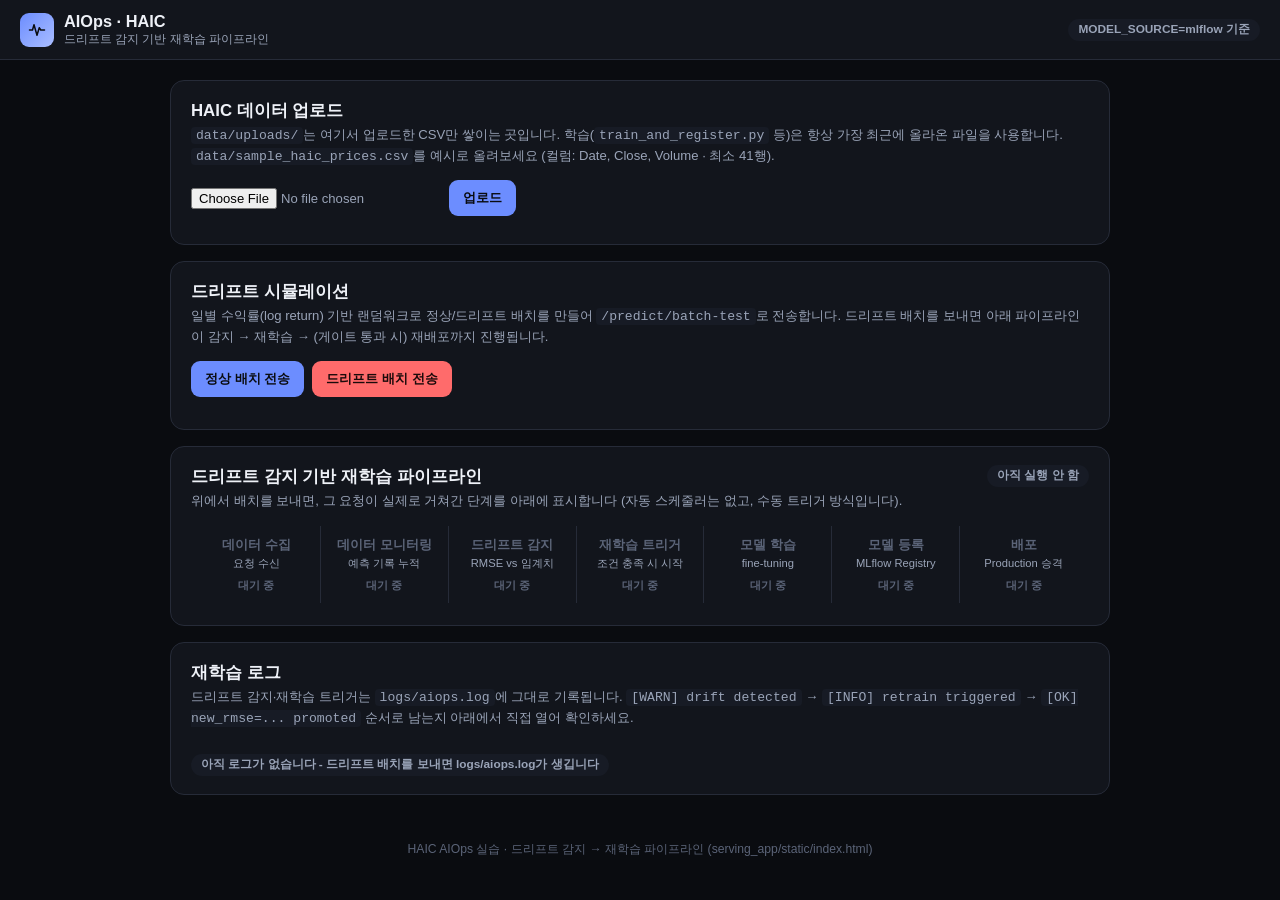
==== serving_app/static/index.html @ 685f5ba7 "chore: preserve AIOps card fraud baseline before registry integration" ====
<!DOCTYPE html>
<html lang="ko">
<head>
<meta charset="UTF-8" />
<meta name="viewport" content="width=device-width, initial-scale=1.0" />
<title>AIOps · HAIC 재학습 파이프라인</title>
<link rel="icon" type="image/x-icon" href="/favicon.ico" />
<style>
  :root {
    --bg: #0a0c10;
    --panel: #12151c;
    --panel-2: #171b25;
    --border: #262b38;
    --text: #eef1f7;
    --muted: #9aa4b8;
    --faint: #5b6478;
    --accent: #6c8dff;
    --accent-soft: rgba(108, 141, 255, 0.16);
    --ok: #3ddc97;
    --ok-soft: rgba(61, 220, 151, 0.14);
    --warn: #f5b64c;
    --warn-soft: rgba(245, 182, 76, 0.14);
    --err: #ff6b6b;
    --err-soft: rgba(255, 107, 107, 0.14);
    --mono: "SFMono-Regular", Consolas, "Liberation Mono", Menlo, monospace;
    --sans: -apple-system, BlinkMacSystemFont, "Segoe UI", Pretendard, sans-serif;
  }
  * { box-sizing: border-box; }
  body { margin: 0; background: var(--bg); color: var(--text); font-family: var(--sans); }

  .topnav {
    display: flex; align-items: center; gap: 14px; justify-content: space-between;
    background: var(--panel); border-bottom: 1px solid var(--border);
    padding: 0 20px; height: 60px; position: sticky; top: 0; z-index: 10;
  }
  .brand { display: flex; align-items: center; gap: 10px; }
  .brand-mark {
    width: 34px; height: 34px; border-radius: 9px;
    background: linear-gradient(135deg, var(--accent), #a9bdff);
    display: flex; align-items: center; justify-content: center; color: #0a0c10;
    flex-shrink: 0;
  }
  .brand-text .title { font-weight: 700; font-size: 1.02rem; line-height: 1.2; }
  .brand-text .subtitle { font-size: 0.72rem; color: var(--muted); }
  .nav-right { display: flex; align-items: center; gap: 10px; font-size: 0.8rem; color: var(--muted); }
  .pill {
    display: inline-flex; align-items: center; gap: 5px; padding: 3px 10px; border-radius: 999px;
    font-size: 0.74rem; font-weight: 700;
  }
  .pill.ok { background: var(--ok-soft); color: var(--ok); }
  .pill.warn { background: var(--warn-soft); color: var(--warn); }
  .pill.err { background: var(--err-soft); color: var(--err); }
  .pill.neutral { background: var(--panel-2); color: var(--muted); }
  .dot { width: 6px; height: 6px; border-radius: 50%; background: currentColor; }

  .page { max-width: 980px; margin: 0 auto; padding: 20px; display: flex; flex-direction: column; gap: 16px; }

  .card {
    background: var(--panel); border: 1px solid var(--border); border-radius: 14px;
    padding: 18px 20px;
  }
  .section-head { margin-bottom: 14px; }
  .section-head h2 { margin: 0 0 3px; font-size: 1.05rem; }
  .section-head p { margin: 0; color: var(--muted); font-size: 0.82rem; line-height: 1.5; }
  .section-head-row { display: flex; align-items: flex-start; justify-content: space-between; gap: 12px; flex-wrap: wrap; }

  .btn { border: none; border-radius: 9px; padding: 9px 14px; font-size: 0.83rem; font-weight: 700; cursor: pointer; }
  .btn.primary { background: var(--accent); color: #0a0c10; }
  .btn.secondary { background: var(--panel-2); color: var(--text); border: 1px solid var(--border); }
  .btn.danger { background: var(--err); color: #1a0a0a; }
  .btn:disabled { opacity: 0.5; cursor: not-allowed; }
  .btn-row { display: flex; gap: 8px; margin-top: 12px; flex-wrap: wrap; align-items: center; }

  /* ---------- Upload ---------- */
  .upload-row { display: flex; gap: 10px; align-items: center; flex-wrap: wrap; }
  input[type="file"] {
    color: var(--muted); font-size: 0.82rem; max-width: 100%;
  }

  /* ---------- Pipeline ---------- */
  .pipeline-meta { display: flex; align-items: center; gap: 10px; font-size: 0.8rem; color: var(--muted); }
  .pipeline-track { display: flex; align-items: stretch; overflow-x: auto; padding: 2px 2px 4px; gap: 0; }
  .pipe-stage { flex: 1; min-width: 110px; text-align: center; padding: 10px 10px; border-left: 1px solid var(--border); }
  .pipe-stage:first-child { border-left: none; }
  .pipe-title { font-size: 0.82rem; font-weight: 700; color: var(--faint); }
  .pipe-stage.ok .pipe-title, .pipe-stage.warn .pipe-title { color: var(--text); }
  .pipe-desc { font-size: 0.7rem; color: var(--muted); margin: 2px 0 6px; line-height: 1.4; }
  .pipe-status { font-size: 0.7rem; font-weight: 700; }
  .pipe-stage.ok .pipe-status { color: var(--ok); }
  .pipe-stage.warn .pipe-status { color: var(--warn); }
  .pipe-stage.idle .pipe-status { color: var(--faint); }

  /* ---------- Tables ---------- */
  table { width: 100%; border-collapse: collapse; font-size: 0.84rem; }
  th { text-align: left; color: var(--muted); font-weight: 600; font-size: 0.74rem; text-transform: uppercase;
       letter-spacing: 0.03em; padding: 8px 10px; border-bottom: 1px solid var(--border); }
  td { padding: 9px 10px; border-bottom: 1px solid var(--border); }
  tr:last-child td { border-bottom: none; }
  .table-empty { color: var(--faint); font-size: 0.82rem; padding: 20px 4px; text-align: center; }

  .result-box {
    margin-top: 12px; padding: 12px 14px; border-radius: 10px; background: var(--panel-2);
    border: 1px solid var(--border); font-family: var(--mono); font-size: 0.8rem;
    white-space: pre-wrap; word-break: break-word; display: none; max-height: 260px; overflow-y: auto;
  }
  .result-box.show { display: block; }

  code { font-family: var(--mono); background: var(--panel-2); padding: 1px 5px; border-radius: 4px; }
  footer { color: var(--faint); font-size: 0.76rem; text-align: center; margin: 26px 0 10px; }
</style>
</head>
<body>

<div class="topnav">
  <div class="brand">
    <div class="brand-mark">
      <svg width="18" height="18" viewBox="0 0 24 24" fill="none"><path d="M2 12h4l2-7 4 14 3-10 2 3h5" stroke="#0a0c10" stroke-width="2" stroke-linecap="round" stroke-linejoin="round"/></svg>
    </div>
    <div class="brand-text">
      <div class="title">AIOps · HAIC</div>
      <div class="subtitle">드리프트 감지 기반 재학습 파이프라인</div>
    </div>
  </div>
  <div class="nav-right">
    <span class="pill neutral">MODEL_SOURCE=mlflow 기준</span>
  </div>
</div>

<div class="page">

  <!-- ================= 데이터 업로드 ================= -->
  <div class="card">
    <div class="section-head">
      <h2>HAIC 데이터 업로드</h2>
      <p>
        <code>data/uploads/</code>는 여기서 업로드한 CSV만 쌓이는 곳입니다. 학습(<code>train_and_register.py</code> 등)은
        항상 가장 최근에 올라온 파일을 사용합니다. <code>data/sample_haic_prices.csv</code>를 예시로 올려보세요
        (컬럼: Date, Close, Volume · 최소 41행).
      </p>
    </div>
    <div class="upload-row">
      <input type="file" id="upload-input" accept=".csv" />
      <button class="btn primary" onclick="uploadFile()">업로드</button>
    </div>
    <div id="upload-status" style="margin-top:10px;"></div>
  </div>

  <!-- ================= 드리프트 시뮬레이션 ================= -->
  <div class="card">
    <div class="section-head">
      <h2>드리프트 시뮬레이션</h2>
      <p>
        일별 수익률(log return) 기반 랜덤워크로 정상/드리프트 배치를 만들어 <code>/predict/batch-test</code>로 전송합니다.
        드리프트 배치를 보내면 아래 파이프라인이 감지 → 재학습 → (게이트 통과 시) 재배포까지 진행됩니다.
      </p>
    </div>
    <div class="btn-row">
      <button class="btn primary" onclick="sendBatch('normal')">정상 배치 전송</button>
      <button class="btn danger" onclick="sendBatch('drift')">드리프트 배치 전송</button>
    </div>
    <div id="drift-status" style="margin-top:14px;"></div>
    <div id="drift-result" class="result-box"></div>
  </div>

  <!-- ================= 파이프라인 ================= -->
  <div class="card">
    <div class="section-head-row">
      <div class="section-head">
        <h2>드리프트 감지 기반 재학습 파이프라인</h2>
        <p>위에서 배치를 보내면, 그 요청이 실제로 거쳐간 단계를 아래에 표시합니다 (자동 스케줄러는 없고, 수동 트리거 방식입니다).</p>
      </div>
      <div class="pipeline-meta">
        <span class="pill neutral" id="pipeline-run-badge">아직 실행 안 함</span>
      </div>
    </div>
    <div class="pipeline-track" id="pipeline-track"></div>
  </div>

  <!-- ================= 재학습 로그 ================= -->
  <div class="card">
    <div class="section-head-row">
      <div class="section-head">
        <h2>재학습 로그</h2>
        <p>
          드리프트 감지·재학습 트리거는 <code>logs/aiops.log</code>에 그대로 기록됩니다.
          <code>[WARN] drift detected</code> → <code>[INFO] retrain triggered</code> →
          <code>[OK] new_rmse=... promoted</code> 순서로 남는지 아래에서 직접 열어 확인하세요.
        </p>
      </div>
    </div>
    <div class="btn-row" id="log-file-list"></div>
    <div id="log-content" class="result-box"></div>
  </div>

</div>

<footer>HAIC AIOps 실습 · 드리프트 감지 → 재학습 파이프라인 (serving_app/static/index.html)</footer>

<script>
/* ===================== 전역 상태 ===================== */
// 서버(data/features.py, monitoring/drift_detector.py)와 동일한 값 (상수만 복제)
const SEQ_LEN = 20;
const WINDOW_SIZE = 21;
const RMSE_THRESHOLD = 4.0;

let lastPipelineRun = null; // { driftCheck, clientRmse, ts }

const NORMAL_SIGMA = 0.012;
const DRIFT_SIGMA = NORMAL_SIGMA * 3;
const DEFAULT_BASE_PRICE = 165.0;
const PIPELINE_STAGES = [
  { key: "collect", title: "데이터 수집", desc: "요청 수신" },
  { key: "monitor", title: "데이터 모니터링", desc: "예측 기록 누적" },
  { key: "detect", title: "드리프트 감지", desc: "RMSE vs 임계치" },
  { key: "trigger", title: "재학습 트리거", desc: "조건 충족 시 시작" },
  { key: "train", title: "모델 학습", desc: "fine-tuning" },
  { key: "register", title: "모델 등록", desc: "MLflow Registry" },
  { key: "deploy", title: "배포", desc: "Production 승격" },
];

/* ===================== 유틸 ===================== */
function randn() {
  let u = 0, v = 0;
  while (u === 0) u = Math.random();
  while (v === 0) v = Math.random();
  return Math.sqrt(-2.0 * Math.log(u)) * Math.cos(2.0 * Math.PI * v);
}
function randomWalk(n, base, sigma) {
  const prices = [];
  let logPrice = Math.log(base);
  for (let i = 0; i < n; i++) { logPrice += randn() * sigma; prices.push(Math.exp(logPrice)); }
  return prices;
}
function rmseOf(actual, predicted) {
  const n = Math.min(actual.length, predicted.length);
  if (n === 0) return null;
  let sum = 0;
  for (let i = 0; i < n; i++) sum += (actual[i] - predicted[i]) ** 2;
  return Math.sqrt(sum / n);
}
function relTime(ts) {
  if (!ts) return "-";
  const diff = Math.max(0, Date.now() / 1000 - ts);
  if (diff < 60) return `${Math.floor(diff)}초 전`;
  if (diff < 3600) return `${Math.floor(diff / 60)}분 전`;
  if (diff < 86400) return `${Math.floor(diff / 3600)}시간 전`;
  return `${Math.floor(diff / 86400)}일 전`;
}
async function getJSON(path) {
  const res = await fetch(path);
  const data = await res.json().catch(() => null);
  return { ok: res.ok, status: res.status, data };
}
// 서버가 500 등을 일반 텍스트("Internal Server Error")로 응답할 수도 있어
// (예: model_loader.py의 _load_from_mlflow TODO가 아직 NotImplementedError를 던지는 경우),
// res.json()을 바로 쓰지 않고 텍스트로 먼저 받아 파싱을 시도한다.
async function safeJson(res) {
  const text = await res.text();
  try { return JSON.parse(text); } catch (e) { return { __raw: text || "(응답 없음)" }; }
}
function showResult(el, obj, isError = false) {
  el.classList.add("show");
  el.style.borderColor = isError ? "var(--err)" : "var(--border)";
  el.textContent = typeof obj === "string" ? obj : JSON.stringify(obj, null, 2);
}

/* ===================== 데이터 업로드 ===================== */
async function uploadFile() {
  const input = document.getElementById("upload-input");
  const statusEl = document.getElementById("upload-status");
  if (!input.files.length) {
    statusEl.innerHTML = `<span class="pill warn"><span class="dot"></span>파일을 먼저 선택하세요</span>`;
    return;
  }
  const form = new FormData();
  form.append("file", input.files[0]);
  statusEl.innerHTML = `<span class="pill neutral"><span class="dot"></span>업로드 중…</span>`;
  try {
    const res = await fetch("/data/upload", { method: "POST", body: form });
    const data = await safeJson(res);
    if (!res.ok) {
      statusEl.innerHTML = `<span class="pill err"><span class="dot"></span>${data.detail || "업로드 실패"}</span>`;
      return;
    }
    statusEl.innerHTML = `<span class="pill ok"><span class="dot"></span>업로드 완료: ${data.filename} (${data.rows}행)</span>`;
  } catch (e) {
    statusEl.innerHTML = `<span class="pill err"><span class="dot"></span>요청 실패: ${e.message}</span>`;
  }
}

/* ===================== 재학습 로그 ===================== */
async function loadLogFiles() {
  const { ok, data } = await getJSON("/logs");
  const wrap = document.getElementById("log-file-list");
  if (!ok || !data || !data.length) {
    wrap.innerHTML = `<span class="pill neutral">아직 로그가 없습니다 - 드리프트 배치를 보내면 logs/aiops.log가 생깁니다</span>`;
    return;
  }
  wrap.innerHTML = data.map((f) =>
    `<button class="btn secondary" onclick="openLogFile('${f.name}')">${f.name} (${f.size}B)</button>`
  ).join("");
}
async function openLogFile(name) {
  const box = document.getElementById("log-content");
  const { ok, data } = await getJSON(`/logs/${encodeURIComponent(name)}`);
  if (!ok || !data) { showResult(box, "불러오기 실패", true); return; }
  showResult(box, data.content || "(비어 있음)");
}

/* ===================== 파이프라인 시각화 ===================== */
function renderPipeline() {
  const track = document.getElementById("pipeline-track");
  const badge = document.getElementById("pipeline-run-badge");

  if (!lastPipelineRun) {
    badge.className = "pill neutral"; badge.textContent = "아직 실행 안 함";
    track.innerHTML = PIPELINE_STAGES.map((s, i) => stageHtml(s, i, "idle", "대기 중")).join("");
    return;
  }

  const { driftCheck, ts } = lastPipelineRun;
  badge.className = "pill neutral";
  badge.textContent = `마지막 실행 ${relTime(ts)}`;

  const serverStatus = driftCheck.status; // "ok" | "retrain_triggered"
  const promoted = driftCheck.promoted;

  let states; // 7개 단계 상태: idle | ok | warn
  if (serverStatus === "retrain_triggered" && promoted === true) {
    states = ["ok", "ok", "warn", "ok", "ok", "ok", "ok"];
  } else if (serverStatus === "retrain_triggered" && promoted === false) {
    states = ["ok", "ok", "warn", "ok", "ok", "warn", "idle"];
  } else if (serverStatus === "retrain_triggered") {
    states = ["ok", "ok", "warn", "idle", "idle", "idle", "idle"];
  } else {
    states = ["ok", "ok", "ok", "idle", "idle", "idle", "idle"];
  }
  const statusText = { ok: "완료", warn: "감지됨", idle: "대기 중" };

  track.innerHTML = PIPELINE_STAGES.map((s, i) => stageHtml(s, i, states[i], statusText[states[i]])).join("");
}
function stageHtml(stage, idx, state, statusLabel) {
  return `
    <div class="pipe-stage ${state}">
      <div class="pipe-title">${stage.title}</div>
      <div class="pipe-desc">${stage.desc}</div>
      <div class="pipe-status">${statusLabel}</div>
    </div>`;
}

/* ===================== 드리프트 배치 전송 ===================== */
async function sendBatch(kind) {
  const statusEl = document.getElementById("drift-status");
  const resultBox = document.getElementById("drift-result");
  const n = SEQ_LEN + WINDOW_SIZE;
  const sigma = kind === "drift" ? DRIFT_SIGMA : NORMAL_SIGMA;
  const prices = randomWalk(n, DEFAULT_BASE_PRICE, sigma);

  statusEl.innerHTML = `<span class="pill warn"><span class="dot"></span>전송 중… (fine-tuning이 걸리면 수십 초 걸릴 수 있습니다)</span>`;

  try {
    const res = await fetch("/predict/batch-test", { method: "POST", headers: { "Content-Type": "application/json" }, body: JSON.stringify({ prices }) });
    const data = await safeJson(res);
    if (!res.ok) {
      const reason = data.__raw
        ? "서버 오류 - model_loader.py 또는 predict.py의 TODO가 아직 구현되지 않았을 수 있습니다"
        : "오류 (TODO 미구현일 수 있음)";
      statusEl.innerHTML = `<span class="pill err"><span class="dot"></span>${reason}</span>`;
      showResult(resultBox, { status: res.status, detail: data }, true);
      return;
    }
    const actual = [];
    for (let i = 0; i < prices.length - SEQ_LEN; i++) actual.push(prices[i + SEQ_LEN]);
    const clientRmse = rmseOf(actual, data.predictions || []);

    lastPipelineRun = { driftCheck: data.drift_check || {}, clientRmse, ts: Date.now() / 1000 };
    renderPipeline();
    loadLogFiles();

    const check = data.drift_check || {};
    let level = "ok", label = "정상 (드리프트 없음)";
    if (check.status === "retrain_triggered" && check.promoted) {
      level = "ok"; label = `재학습 완료 · 새 버전 승격 (rmse=${check.rmse?.toFixed?.(2) ?? check.rmse})`;
    } else if (check.status === "retrain_triggered" && check.promoted === false) {
      level = "warn"; label = `드리프트 감지 · 재학습했지만 게이트 미통과 (rmse=${check.rmse?.toFixed?.(2) ?? check.rmse})`;
    } else if (check.status === "retrain_triggered") {
      level = "warn"; label = "드리프트 감지 · 재학습 트리거됨";
    }
    statusEl.innerHTML = `
      <span class="pill ${level}"><span class="dot"></span>${label}</span>
      <span class="pill neutral" style="margin-left:6px;">클라이언트 계산 RMSE: $${clientRmse != null ? clientRmse.toFixed(2) : "-"}</span>`;
    showResult(resultBox, data, false);
  } catch (e) {
    statusEl.innerHTML = `<span class="pill err"><span class="dot"></span>연결 실패</span>`;
    showResult(resultBox, "요청 실패: " + e.message, true);
  }
}

/* ===================== 초기화 ===================== */
async function init() {
  renderPipeline();
  loadLogFiles();
}
init();
</script>
</body>
</html>
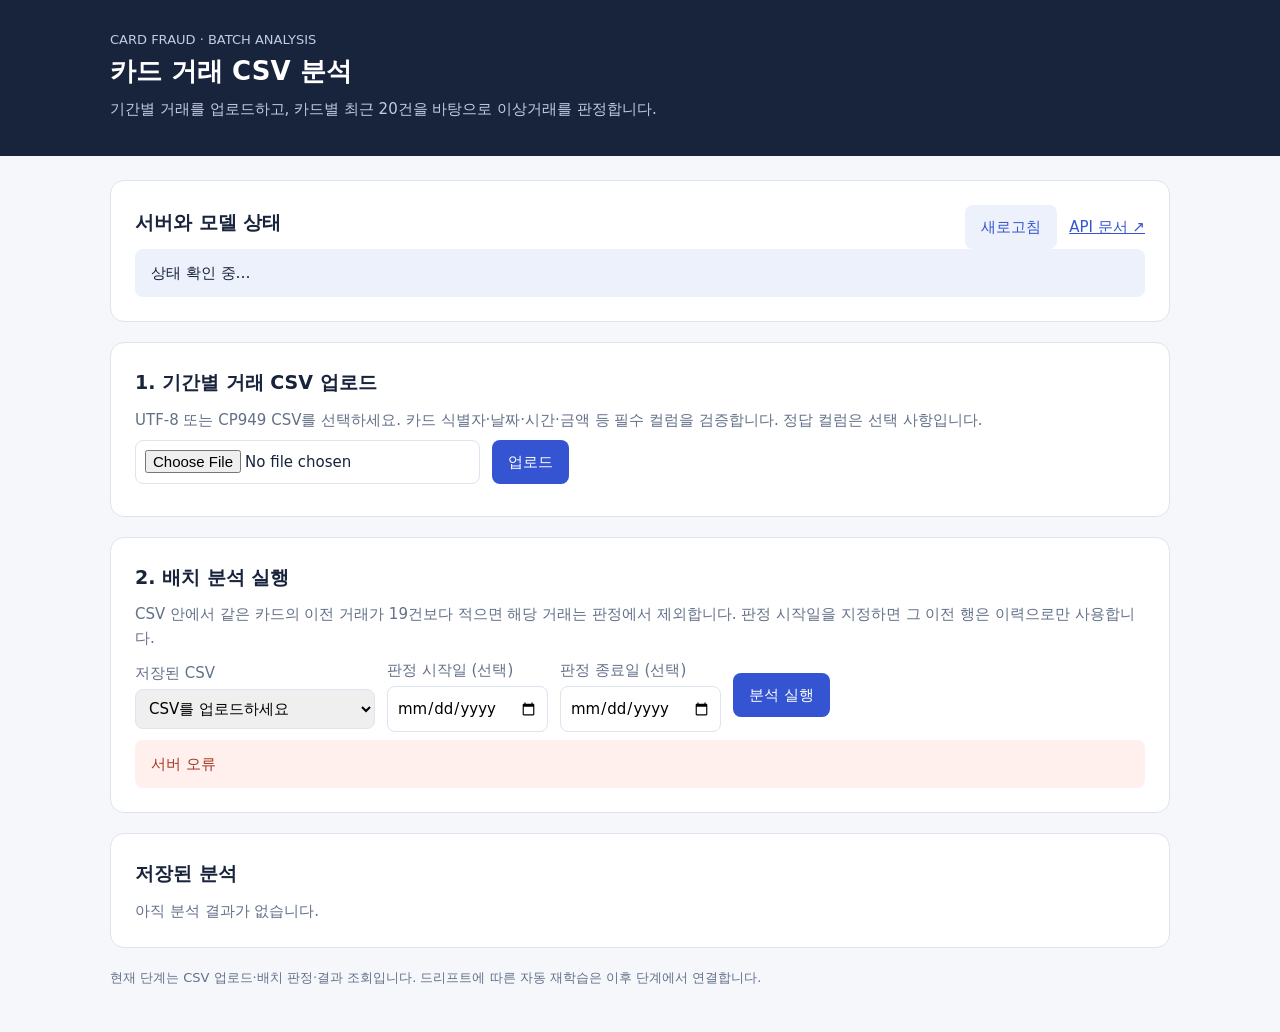
==== commit 20166691: "feat: build CSV batch FastAPI backend with Docker and API docs" ====
--- a/serving_app/static/index.html
+++ b/serving_app/static/index.html
@@ -1,407 +1,46 @@
 <!DOCTYPE html>
 <html lang="ko">
 <head>
-<meta charset="UTF-8" />
-<meta name="viewport" content="width=device-width, initial-scale=1.0" />
-<title>AIOps · HAIC 재학습 파이프라인</title>
-<link rel="icon" type="image/x-icon" href="/favicon.ico" />
+<meta charset="UTF-8"><meta name="viewport" content="width=device-width, initial-scale=1">
+<title>카드 거래 · CSV 배치 분석</title>
 <style>
-  :root {
-    --bg: #0a0c10;
-    --panel: #12151c;
-    --panel-2: #171b25;
-    --border: #262b38;
-    --text: #eef1f7;
-    --muted: #9aa4b8;
-    --faint: #5b6478;
-    --accent: #6c8dff;
-    --accent-soft: rgba(108, 141, 255, 0.16);
-    --ok: #3ddc97;
-    --ok-soft: rgba(61, 220, 151, 0.14);
-    --warn: #f5b64c;
-    --warn-soft: rgba(245, 182, 76, 0.14);
-    --err: #ff6b6b;
-    --err-soft: rgba(255, 107, 107, 0.14);
-    --mono: "SFMono-Regular", Consolas, "Liberation Mono", Menlo, monospace;
-    --sans: -apple-system, BlinkMacSystemFont, "Segoe UI", Pretendard, sans-serif;
-  }
-  * { box-sizing: border-box; }
-  body { margin: 0; background: var(--bg); color: var(--text); font-family: var(--sans); }
-
-  .topnav {
-    display: flex; align-items: center; gap: 14px; justify-content: space-between;
-    background: var(--panel); border-bottom: 1px solid var(--border);
-    padding: 0 20px; height: 60px; position: sticky; top: 0; z-index: 10;
-  }
-  .brand { display: flex; align-items: center; gap: 10px; }
-  .brand-mark {
-    width: 34px; height: 34px; border-radius: 9px;
-    background: linear-gradient(135deg, var(--accent), #a9bdff);
-    display: flex; align-items: center; justify-content: center; color: #0a0c10;
-    flex-shrink: 0;
-  }
-  .brand-text .title { font-weight: 700; font-size: 1.02rem; line-height: 1.2; }
-  .brand-text .subtitle { font-size: 0.72rem; color: var(--muted); }
-  .nav-right { display: flex; align-items: center; gap: 10px; font-size: 0.8rem; color: var(--muted); }
-  .pill {
-    display: inline-flex; align-items: center; gap: 5px; padding: 3px 10px; border-radius: 999px;
-    font-size: 0.74rem; font-weight: 700;
-  }
-  .pill.ok { background: var(--ok-soft); color: var(--ok); }
-  .pill.warn { background: var(--warn-soft); color: var(--warn); }
-  .pill.err { background: var(--err-soft); color: var(--err); }
-  .pill.neutral { background: var(--panel-2); color: var(--muted); }
-  .dot { width: 6px; height: 6px; border-radius: 50%; background: currentColor; }
-
-  .page { max-width: 980px; margin: 0 auto; padding: 20px; display: flex; flex-direction: column; gap: 16px; }
-
-  .card {
-    background: var(--panel); border: 1px solid var(--border); border-radius: 14px;
-    padding: 18px 20px;
-  }
-  .section-head { margin-bottom: 14px; }
-  .section-head h2 { margin: 0 0 3px; font-size: 1.05rem; }
-  .section-head p { margin: 0; color: var(--muted); font-size: 0.82rem; line-height: 1.5; }
-  .section-head-row { display: flex; align-items: flex-start; justify-content: space-between; gap: 12px; flex-wrap: wrap; }
-
-  .btn { border: none; border-radius: 9px; padding: 9px 14px; font-size: 0.83rem; font-weight: 700; cursor: pointer; }
-  .btn.primary { background: var(--accent); color: #0a0c10; }
-  .btn.secondary { background: var(--panel-2); color: var(--text); border: 1px solid var(--border); }
-  .btn.danger { background: var(--err); color: #1a0a0a; }
-  .btn:disabled { opacity: 0.5; cursor: not-allowed; }
-  .btn-row { display: flex; gap: 8px; margin-top: 12px; flex-wrap: wrap; align-items: center; }
-
-  /* ---------- Upload ---------- */
-  .upload-row { display: flex; gap: 10px; align-items: center; flex-wrap: wrap; }
-  input[type="file"] {
-    color: var(--muted); font-size: 0.82rem; max-width: 100%;
-  }
-
-  /* ---------- Pipeline ---------- */
-  .pipeline-meta { display: flex; align-items: center; gap: 10px; font-size: 0.8rem; color: var(--muted); }
-  .pipeline-track { display: flex; align-items: stretch; overflow-x: auto; padding: 2px 2px 4px; gap: 0; }
-  .pipe-stage { flex: 1; min-width: 110px; text-align: center; padding: 10px 10px; border-left: 1px solid var(--border); }
-  .pipe-stage:first-child { border-left: none; }
-  .pipe-title { font-size: 0.82rem; font-weight: 700; color: var(--faint); }
-  .pipe-stage.ok .pipe-title, .pipe-stage.warn .pipe-title { color: var(--text); }
-  .pipe-desc { font-size: 0.7rem; color: var(--muted); margin: 2px 0 6px; line-height: 1.4; }
-  .pipe-status { font-size: 0.7rem; font-weight: 700; }
-  .pipe-stage.ok .pipe-status { color: var(--ok); }
-  .pipe-stage.warn .pipe-status { color: var(--warn); }
-  .pipe-stage.idle .pipe-status { color: var(--faint); }
-
-  /* ---------- Tables ---------- */
-  table { width: 100%; border-collapse: collapse; font-size: 0.84rem; }
-  th { text-align: left; color: var(--muted); font-weight: 600; font-size: 0.74rem; text-transform: uppercase;
-       letter-spacing: 0.03em; padding: 8px 10px; border-bottom: 1px solid var(--border); }
-  td { padding: 9px 10px; border-bottom: 1px solid var(--border); }
-  tr:last-child td { border-bottom: none; }
-  .table-empty { color: var(--faint); font-size: 0.82rem; padding: 20px 4px; text-align: center; }
-
-  .result-box {
-    margin-top: 12px; padding: 12px 14px; border-radius: 10px; background: var(--panel-2);
-    border: 1px solid var(--border); font-family: var(--mono); font-size: 0.8rem;
-    white-space: pre-wrap; word-break: break-word; display: none; max-height: 260px; overflow-y: auto;
-  }
-  .result-box.show { display: block; }
-
-  code { font-family: var(--mono); background: var(--panel-2); padding: 1px 5px; border-radius: 4px; }
-  footer { color: var(--faint); font-size: 0.76rem; text-align: center; margin: 26px 0 10px; }
+:root{--bg:#f5f7fb;--ink:#18233c;--muted:#627088;--line:#dde4ef;--accent:#3454d1}
+*{box-sizing:border-box}body{margin:0;background:var(--bg);color:var(--ink);font:15px/1.6 system-ui,sans-serif}
+header{background:#18233c;color:white;padding:30px max(24px,calc((100vw - 1060px)/2))}header p{color:#c3cce1;margin:5px 0}
+h1{font-size:26px;margin:0}main{max-width:1108px;margin:auto;padding:24px;display:grid;gap:20px}
+section{background:white;border:1px solid var(--line);border-radius:14px;padding:24px}h2{font-size:19px;margin:0 0 10px}
+p{margin:8px 0}.muted{color:var(--muted)}.row{display:flex;align-items:center;gap:12px;flex-wrap:wrap}
+button,.button{background:var(--accent);border:0;border-radius:8px;padding:10px 16px;color:white;font:inherit;cursor:pointer;text-decoration:none;display:inline-block}
+button.secondary{background:#edf1fc;color:var(--accent)}button:disabled{opacity:.45;cursor:wait}
+input,select{border:1px solid var(--line);padding:9px;border-radius:8px;font:inherit;max-width:100%}select{min-width:240px}
+label{display:flex;flex-direction:column;gap:4px;color:var(--muted)}.status{padding:12px 16px;border-radius:8px;background:#edf1fc;white-space:pre-wrap;overflow-wrap:anywhere}.error{background:#fff0ed;color:#a33720}
+.grid{display:grid;grid-template-columns:repeat(auto-fit,minmax(145px,1fr));gap:12px;margin:16px 0}.stat{background:var(--bg);padding:14px;border-radius:8px}.stat span{display:block;color:var(--muted);font-size:13px}.stat strong{font-size:23px}
+.table-wrap{overflow:auto}table{border-collapse:collapse;width:100%;white-space:nowrap;font-size:14px}th,td{padding:10px;text-align:left;border-bottom:1px solid var(--line)}th{color:var(--muted)}.hidden{display:none}a{color:var(--accent)}footer{color:var(--muted);font-size:13px;padding-bottom:20px}.tag{font-size:13px;color:#c3cce1}
 </style>
 </head>
 <body>
-
-<div class="topnav">
-  <div class="brand">
-    <div class="brand-mark">
-      <svg width="18" height="18" viewBox="0 0 24 24" fill="none"><path d="M2 12h4l2-7 4 14 3-10 2 3h5" stroke="#0a0c10" stroke-width="2" stroke-linecap="round" stroke-linejoin="round"/></svg>
-    </div>
-    <div class="brand-text">
-      <div class="title">AIOps · HAIC</div>
-      <div class="subtitle">드리프트 감지 기반 재학습 파이프라인</div>
-    </div>
-  </div>
-  <div class="nav-right">
-    <span class="pill neutral">MODEL_SOURCE=mlflow 기준</span>
-  </div>
-</div>
-
-<div class="page">
-
-  <!-- ================= 데이터 업로드 ================= -->
-  <div class="card">
-    <div class="section-head">
-      <h2>HAIC 데이터 업로드</h2>
-      <p>
-        <code>data/uploads/</code>는 여기서 업로드한 CSV만 쌓이는 곳입니다. 학습(<code>train_and_register.py</code> 등)은
-        항상 가장 최근에 올라온 파일을 사용합니다. <code>data/sample_haic_prices.csv</code>를 예시로 올려보세요
-        (컬럼: Date, Close, Volume · 최소 41행).
-      </p>
-    </div>
-    <div class="upload-row">
-      <input type="file" id="upload-input" accept=".csv" />
-      <button class="btn primary" onclick="uploadFile()">업로드</button>
-    </div>
-    <div id="upload-status" style="margin-top:10px;"></div>
-  </div>
-
-  <!-- ================= 드리프트 시뮬레이션 ================= -->
-  <div class="card">
-    <div class="section-head">
-      <h2>드리프트 시뮬레이션</h2>
-      <p>
-        일별 수익률(log return) 기반 랜덤워크로 정상/드리프트 배치를 만들어 <code>/predict/batch-test</code>로 전송합니다.
-        드리프트 배치를 보내면 아래 파이프라인이 감지 → 재학습 → (게이트 통과 시) 재배포까지 진행됩니다.
-      </p>
-    </div>
-    <div class="btn-row">
-      <button class="btn primary" onclick="sendBatch('normal')">정상 배치 전송</button>
-      <button class="btn danger" onclick="sendBatch('drift')">드리프트 배치 전송</button>
-    </div>
-    <div id="drift-status" style="margin-top:14px;"></div>
-    <div id="drift-result" class="result-box"></div>
-  </div>
-
-  <!-- ================= 파이프라인 ================= -->
-  <div class="card">
-    <div class="section-head-row">
-      <div class="section-head">
-        <h2>드리프트 감지 기반 재학습 파이프라인</h2>
-        <p>위에서 배치를 보내면, 그 요청이 실제로 거쳐간 단계를 아래에 표시합니다 (자동 스케줄러는 없고, 수동 트리거 방식입니다).</p>
-      </div>
-      <div class="pipeline-meta">
-        <span class="pill neutral" id="pipeline-run-badge">아직 실행 안 함</span>
-      </div>
-    </div>
-    <div class="pipeline-track" id="pipeline-track"></div>
-  </div>
-
-  <!-- ================= 재학습 로그 ================= -->
-  <div class="card">
-    <div class="section-head-row">
-      <div class="section-head">
-        <h2>재학습 로그</h2>
-        <p>
-          드리프트 감지·재학습 트리거는 <code>logs/aiops.log</code>에 그대로 기록됩니다.
-          <code>[WARN] drift detected</code> → <code>[INFO] retrain triggered</code> →
-          <code>[OK] new_rmse=... promoted</code> 순서로 남는지 아래에서 직접 열어 확인하세요.
-        </p>
-      </div>
-    </div>
-    <div class="btn-row" id="log-file-list"></div>
-    <div id="log-content" class="result-box"></div>
-  </div>
-
-</div>
-
-<footer>HAIC AIOps 실습 · 드리프트 감지 → 재학습 파이프라인 (serving_app/static/index.html)</footer>
-
+<header><div class="tag">CARD FRAUD · BATCH ANALYSIS</div><h1>카드 거래 CSV 분석</h1><p>기간별 거래를 업로드하고, 카드별 최근 20건을 바탕으로 이상거래를 판정합니다.</p></header>
+<main>
+<section><div class="row" style="justify-content:space-between"><h2>서버와 모델 상태</h2><div class="row"><button class="secondary" id="refresh">새로고침</button><a href="/docs" target="_blank" rel="noopener">API 문서 ↗</a></div></div><div id="health" class="status">상태 확인 중…</div></section>
+<section><h2>1. 기간별 거래 CSV 업로드</h2><p class="muted">UTF-8 또는 CP949 CSV를 선택하세요. 카드 식별자·날짜·시간·금액 등 필수 컬럼을 검증합니다. 정답 컬럼은 선택 사항입니다.</p><div class="row"><input type="file" id="file" accept=".csv"><button id="upload">업로드</button></div><p id="upload-message" class="muted"></p></section>
+<section><h2>2. 배치 분석 실행</h2><p class="muted">CSV 안에서 같은 카드의 이전 거래가 19건보다 적으면 해당 거래는 판정에서 제외합니다. 판정 시작일을 지정하면 그 이전 행은 이력으로만 사용합니다.</p><div class="row"><label>저장된 CSV<select id="uploads"><option value="">CSV를 업로드하세요</option></select></label><label>판정 시작일 (선택)<input id="start" type="date"></label><label>판정 종료일 (선택)<input id="end" type="date"></label><button id="analyze">분석 실행</button></div><p id="data-info" class="muted"></p><div id="message" class="status hidden" role="status"></div></section>
+<section id="result" class="hidden"><div class="row" style="justify-content:space-between"><h2>3. 분석 결과</h2><a class="button" id="download">전체 결과 CSV 다운로드</a></div><p id="model-info" class="muted"></p><div id="stats" class="grid"></div><p id="quality" class="muted"></p><p id="timing" class="muted"></p><div class="table-wrap"><table><thead><tr><th>CSV 행</th><th>카드</th><th>날짜</th><th>시간대</th><th>점수</th><th>판정</th><th>정답</th></tr></thead><tbody id="rows"></tbody></table></div><div class="row" style="margin-top:16px"><button class="secondary" id="prev">이전</button><span id="page-info"></span><button class="secondary" id="next">다음</button></div></section>
+<section><h2>저장된 분석</h2><div id="history" class="row"><span class="muted">아직 분석 결과가 없습니다.</span></div></section>
+<footer>현재 단계는 CSV 업로드·배치 판정·결과 조회입니다. 드리프트에 따른 자동 재학습은 이후 단계에서 연결합니다.</footer>
+</main>
 <script>
-/* ===================== 전역 상태 ===================== */
-// 서버(data/features.py, monitoring/drift_detector.py)와 동일한 값 (상수만 복제)
-const SEQ_LEN = 20;
-const WINDOW_SIZE = 21;
-const RMSE_THRESHOLD = 4.0;
-
-let lastPipelineRun = null; // { driftCheck, clientRmse, ts }
-
-const NORMAL_SIGMA = 0.012;
-const DRIFT_SIGMA = NORMAL_SIGMA * 3;
-const DEFAULT_BASE_PRICE = 165.0;
-const PIPELINE_STAGES = [
-  { key: "collect", title: "데이터 수집", desc: "요청 수신" },
-  { key: "monitor", title: "데이터 모니터링", desc: "예측 기록 누적" },
-  { key: "detect", title: "드리프트 감지", desc: "RMSE vs 임계치" },
-  { key: "trigger", title: "재학습 트리거", desc: "조건 충족 시 시작" },
-  { key: "train", title: "모델 학습", desc: "fine-tuning" },
-  { key: "register", title: "모델 등록", desc: "MLflow Registry" },
-  { key: "deploy", title: "배포", desc: "Production 승격" },
-];
-
-/* ===================== 유틸 ===================== */
-function randn() {
-  let u = 0, v = 0;
-  while (u === 0) u = Math.random();
-  while (v === 0) v = Math.random();
-  return Math.sqrt(-2.0 * Math.log(u)) * Math.cos(2.0 * Math.PI * v);
-}
-function randomWalk(n, base, sigma) {
-  const prices = [];
-  let logPrice = Math.log(base);
-  for (let i = 0; i < n; i++) { logPrice += randn() * sigma; prices.push(Math.exp(logPrice)); }
-  return prices;
-}
-function rmseOf(actual, predicted) {
-  const n = Math.min(actual.length, predicted.length);
-  if (n === 0) return null;
-  let sum = 0;
-  for (let i = 0; i < n; i++) sum += (actual[i] - predicted[i]) ** 2;
-  return Math.sqrt(sum / n);
-}
-function relTime(ts) {
-  if (!ts) return "-";
-  const diff = Math.max(0, Date.now() / 1000 - ts);
-  if (diff < 60) return `${Math.floor(diff)}초 전`;
-  if (diff < 3600) return `${Math.floor(diff / 60)}분 전`;
-  if (diff < 86400) return `${Math.floor(diff / 3600)}시간 전`;
-  return `${Math.floor(diff / 86400)}일 전`;
-}
-async function getJSON(path) {
-  const res = await fetch(path);
-  const data = await res.json().catch(() => null);
-  return { ok: res.ok, status: res.status, data };
-}
-// 서버가 500 등을 일반 텍스트("Internal Server Error")로 응답할 수도 있어
-// (예: model_loader.py의 _load_from_mlflow TODO가 아직 NotImplementedError를 던지는 경우),
-// res.json()을 바로 쓰지 않고 텍스트로 먼저 받아 파싱을 시도한다.
-async function safeJson(res) {
-  const text = await res.text();
-  try { return JSON.parse(text); } catch (e) { return { __raw: text || "(응답 없음)" }; }
-}
-function showResult(el, obj, isError = false) {
-  el.classList.add("show");
-  el.style.borderColor = isError ? "var(--err)" : "var(--border)";
-  el.textContent = typeof obj === "string" ? obj : JSON.stringify(obj, null, 2);
-}
-
-/* ===================== 데이터 업로드 ===================== */
-async function uploadFile() {
-  const input = document.getElementById("upload-input");
-  const statusEl = document.getElementById("upload-status");
-  if (!input.files.length) {
-    statusEl.innerHTML = `<span class="pill warn"><span class="dot"></span>파일을 먼저 선택하세요</span>`;
-    return;
-  }
-  const form = new FormData();
-  form.append("file", input.files[0]);
-  statusEl.innerHTML = `<span class="pill neutral"><span class="dot"></span>업로드 중…</span>`;
-  try {
-    const res = await fetch("/data/upload", { method: "POST", body: form });
-    const data = await safeJson(res);
-    if (!res.ok) {
-      statusEl.innerHTML = `<span class="pill err"><span class="dot"></span>${data.detail || "업로드 실패"}</span>`;
-      return;
-    }
-    statusEl.innerHTML = `<span class="pill ok"><span class="dot"></span>업로드 완료: ${data.filename} (${data.rows}행)</span>`;
-  } catch (e) {
-    statusEl.innerHTML = `<span class="pill err"><span class="dot"></span>요청 실패: ${e.message}</span>`;
-  }
-}
-
-/* ===================== 재학습 로그 ===================== */
-async function loadLogFiles() {
-  const { ok, data } = await getJSON("/logs");
-  const wrap = document.getElementById("log-file-list");
-  if (!ok || !data || !data.length) {
-    wrap.innerHTML = `<span class="pill neutral">아직 로그가 없습니다 - 드리프트 배치를 보내면 logs/aiops.log가 생깁니다</span>`;
-    return;
-  }
-  wrap.innerHTML = data.map((f) =>
-    `<button class="btn secondary" onclick="openLogFile('${f.name}')">${f.name} (${f.size}B)</button>`
-  ).join("");
-}
-async function openLogFile(name) {
-  const box = document.getElementById("log-content");
-  const { ok, data } = await getJSON(`/logs/${encodeURIComponent(name)}`);
-  if (!ok || !data) { showResult(box, "불러오기 실패", true); return; }
-  showResult(box, data.content || "(비어 있음)");
-}
-
-/* ===================== 파이프라인 시각화 ===================== */
-function renderPipeline() {
-  const track = document.getElementById("pipeline-track");
-  const badge = document.getElementById("pipeline-run-badge");
-
-  if (!lastPipelineRun) {
-    badge.className = "pill neutral"; badge.textContent = "아직 실행 안 함";
-    track.innerHTML = PIPELINE_STAGES.map((s, i) => stageHtml(s, i, "idle", "대기 중")).join("");
-    return;
-  }
-
-  const { driftCheck, ts } = lastPipelineRun;
-  badge.className = "pill neutral";
-  badge.textContent = `마지막 실행 ${relTime(ts)}`;
-
-  const serverStatus = driftCheck.status; // "ok" | "retrain_triggered"
-  const promoted = driftCheck.promoted;
-
-  let states; // 7개 단계 상태: idle | ok | warn
-  if (serverStatus === "retrain_triggered" && promoted === true) {
-    states = ["ok", "ok", "warn", "ok", "ok", "ok", "ok"];
-  } else if (serverStatus === "retrain_triggered" && promoted === false) {
-    states = ["ok", "ok", "warn", "ok", "ok", "warn", "idle"];
-  } else if (serverStatus === "retrain_triggered") {
-    states = ["ok", "ok", "warn", "idle", "idle", "idle", "idle"];
-  } else {
-    states = ["ok", "ok", "ok", "idle", "idle", "idle", "idle"];
-  }
-  const statusText = { ok: "완료", warn: "감지됨", idle: "대기 중" };
-
-  track.innerHTML = PIPELINE_STAGES.map((s, i) => stageHtml(s, i, states[i], statusText[states[i]])).join("");
-}
-function stageHtml(stage, idx, state, statusLabel) {
-  return `
-    <div class="pipe-stage ${state}">
-      <div class="pipe-title">${stage.title}</div>
-      <div class="pipe-desc">${stage.desc}</div>
-      <div class="pipe-status">${statusLabel}</div>
-    </div>`;
-}
-
-/* ===================== 드리프트 배치 전송 ===================== */
-async function sendBatch(kind) {
-  const statusEl = document.getElementById("drift-status");
-  const resultBox = document.getElementById("drift-result");
-  const n = SEQ_LEN + WINDOW_SIZE;
-  const sigma = kind === "drift" ? DRIFT_SIGMA : NORMAL_SIGMA;
-  const prices = randomWalk(n, DEFAULT_BASE_PRICE, sigma);
-
-  statusEl.innerHTML = `<span class="pill warn"><span class="dot"></span>전송 중… (fine-tuning이 걸리면 수십 초 걸릴 수 있습니다)</span>`;
-
-  try {
-    const res = await fetch("/predict/batch-test", { method: "POST", headers: { "Content-Type": "application/json" }, body: JSON.stringify({ prices }) });
-    const data = await safeJson(res);
-    if (!res.ok) {
-      const reason = data.__raw
-        ? "서버 오류 - model_loader.py 또는 predict.py의 TODO가 아직 구현되지 않았을 수 있습니다"
-        : "오류 (TODO 미구현일 수 있음)";
-      statusEl.innerHTML = `<span class="pill err"><span class="dot"></span>${reason}</span>`;
-      showResult(resultBox, { status: res.status, detail: data }, true);
-      return;
-    }
-    const actual = [];
-    for (let i = 0; i < prices.length - SEQ_LEN; i++) actual.push(prices[i + SEQ_LEN]);
-    const clientRmse = rmseOf(actual, data.predictions || []);
-
-    lastPipelineRun = { driftCheck: data.drift_check || {}, clientRmse, ts: Date.now() / 1000 };
-    renderPipeline();
-    loadLogFiles();
-
-    const check = data.drift_check || {};
-    let level = "ok", label = "정상 (드리프트 없음)";
-    if (check.status === "retrain_triggered" && check.promoted) {
-      level = "ok"; label = `재학습 완료 · 새 버전 승격 (rmse=${check.rmse?.toFixed?.(2) ?? check.rmse})`;
-    } else if (check.status === "retrain_triggered" && check.promoted === false) {
-      level = "warn"; label = `드리프트 감지 · 재학습했지만 게이트 미통과 (rmse=${check.rmse?.toFixed?.(2) ?? check.rmse})`;
-    } else if (check.status === "retrain_triggered") {
-      level = "warn"; label = "드리프트 감지 · 재학습 트리거됨";
-    }
-    statusEl.innerHTML = `
-      <span class="pill ${level}"><span class="dot"></span>${label}</span>
-      <span class="pill neutral" style="margin-left:6px;">클라이언트 계산 RMSE: $${clientRmse != null ? clientRmse.toFixed(2) : "-"}</span>`;
-    showResult(resultBox, data, false);
-  } catch (e) {
-    statusEl.innerHTML = `<span class="pill err"><span class="dot"></span>연결 실패</span>`;
-    showResult(resultBox, "요청 실패: " + e.message, true);
-  }
-}
-
-/* ===================== 초기화 ===================== */
-async function init() {
-  renderPipeline();
-  loadLogFiles();
-}
-init();
+const el=id=>document.getElementById(id);let uploads=[],current=null,offset=0;const pageSize=100;
+const number=x=>Number(x).toLocaleString('ko-KR');const pct=x=>x==null?'판정 보류':(x*100).toFixed(2)+'%';
+async function api(path,options){const response=await fetch(path,options);const data=await response.json().catch(()=>null);if(!response.ok){const detail=data?.detail;throw new Error(typeof detail==='string'?detail:detail?.message||JSON.stringify(detail)||'서버 오류');}return data;}
+function message(text,error=false){el('message').className='status'+(error?' error':'');el('message').textContent=text;}
+async function health(){const h=await api('/health');const m=h.model;let text='서버 정상 · ';if(m.state==='loaded')text+='모델 '+m.version+' · τ '+m.tau+' · '+(m.role==='local_candidate'?'로컬 후보 모델':'운영 모델');else text+='모델 미준비 / 미로딩'+(m.missing_files?.length?' · 필요한 파일: '+m.missing_files.join(', '):'');if(m.error)text+='\n'+m.error;el('health').textContent=text;}
+function selectedInfo(){const u=uploads.find(x=>x.upload_id===el('uploads').value);el('data-info').textContent=u?`${u.start_date}~${u.end_date} · ${number(u.rows)}건 · 카드 ${number(u.cards)}장 · 판정 가능 ${number(u.predictable_rows)}건 · 이력 부족 ${number(u.excluded_rows)}건`:'';}
+async function loadUploads(selected){uploads=await api('/data/uploads');el('uploads').replaceChildren();for(const u of uploads){const option=document.createElement('option');option.value=u.upload_id;option.textContent=u.filename+' · '+number(u.rows)+'건';el('uploads').append(option);}if(!uploads.length){const o=document.createElement('option');o.value='';o.textContent='CSV를 업로드하세요';el('uploads').append(o);}if(selected)el('uploads').value=selected;selectedInfo();}
+async function history(){const items=await api('/predict/results');el('history').replaceChildren();if(!items.length){el('history').textContent='아직 분석 결과가 없습니다.';return;}for(const item of items){const b=document.createElement('button');b.className='secondary';b.textContent=item.filename+' · '+number(item.predictions)+'건 · '+item.created_at.slice(0,16);b.onclick=()=>showResult(item).catch(e=>message(e.message,true));el('history').append(b);}}
+async function showResult(summary){current=summary;offset=0;el('result').classList.remove('hidden');el('model-info').textContent=`${summary.start_date}~${summary.end_date} · 모델 ${summary.model_version} · τ ${summary.tau} · ${summary.model_role==='local_candidate'?'로컬 후보 판정 (운영 승격과 별개)':'운영 모델 판정'}`;el('stats').replaceChildren();for(const [label,value]of[['기간 내 거래',number(summary.period_rows)],['판정 완료',number(summary.predictions)],['이력 부족',number(summary.excluded_rows)],['이상거래 경보',number(summary.alerts)],['경보 비율',pct(summary.alert_rate)]]){const card=document.createElement('div');card.className='stat';const caption=document.createElement('span');caption.textContent=label;const n=document.createElement('strong');n.textContent=value;card.append(caption,n);el('stats').append(card);}const m=summary.metrics;el('quality').textContent=m?`정답이 있는 판정 ${number(summary.labelled_predictions)}건 기준 · Precision ${pct(m.precision)} · Recall ${pct(m.recall)} · F2 ${m.f2==null?'판정 보류':m.f2.toFixed(4)}`:'정답 컬럼이 없어 Precision·Recall을 계산하지 않았습니다.';el('timing').textContent=`분석 처리 ${summary.duration_seconds.toFixed(3)}초 · 초당 ${number(summary.transactions_per_second)}건`;el('download').href='/predict/results/'+summary.analysis_id+'/download';await page();}
+async function page(){const p=await api(`/predict/results/${current.analysis_id}/transactions?offset=${offset}&limit=${pageSize}`);el('rows').replaceChildren();for(const row of p.items){const tr=document.createElement('tr');for(const value of [row.row_number,row.card_key,row.approval_date,row.hour,row.fraud_score.toFixed(5),row.is_fraud?'이상거래':'정상',row.actual==null?'미확정':row.actual===1?'이상거래':'정상']){const td=document.createElement('td');td.textContent=value;tr.append(td);}el('rows').append(tr);}el('page-info').textContent=`${number(offset+1)}~${number(offset+p.items.length)} / ${number(p.total)}건`;el('prev').disabled=offset===0;el('next').disabled=offset+pageSize>=p.total;}
+el('upload').onclick=async()=>{const file=el('file').files[0];if(!file){el('upload-message').textContent='CSV 파일을 선택하세요.';return;}el('upload').disabled=true;try{const form=new FormData();form.append('file',file);const u=await api('/data/upload',{method:'POST',body:form});el('upload-message').textContent=`${u.filename} 업로드 완료 · ${number(u.rows)}건`;await loadUploads(u.upload_id);}catch(e){el('upload-message').textContent=e.message;}finally{el('upload').disabled=false;}};
+el('analyze').onclick=async()=>{if(!el('uploads').value){message('먼저 CSV를 업로드하세요.',true);return;}el('analyze').disabled=true;message('배치 분석 중입니다. 거래 건수와 모델 로딩에 따라 시간이 걸릴 수 있습니다.');try{const request={upload_id:el('uploads').value};if(el('start').value)request.start_date=el('start').value;if(el('end').value)request.end_date=el('end').value;const result=await api('/predict/batch',{method:'POST',headers:{'Content-Type':'application/json'},body:JSON.stringify(request)});await showResult(result);await history();message('분석 결과를 저장했습니다.');}catch(e){message(e.message,true);}finally{el('analyze').disabled=false;await health().catch(()=>{});}};
+el('uploads').onchange=selectedInfo;el('refresh').onclick=()=>health().catch(e=>message(e.message,true));el('prev').onclick=()=>{offset=Math.max(0,offset-pageSize);page().catch(e=>message(e.message,true));};el('next').onclick=()=>{offset+=pageSize;page().catch(e=>message(e.message,true));};Promise.all([health(),loadUploads(),history()]).catch(e=>message(e.message,true));
 </script>
-</body>
-</html>
+</body></html>
